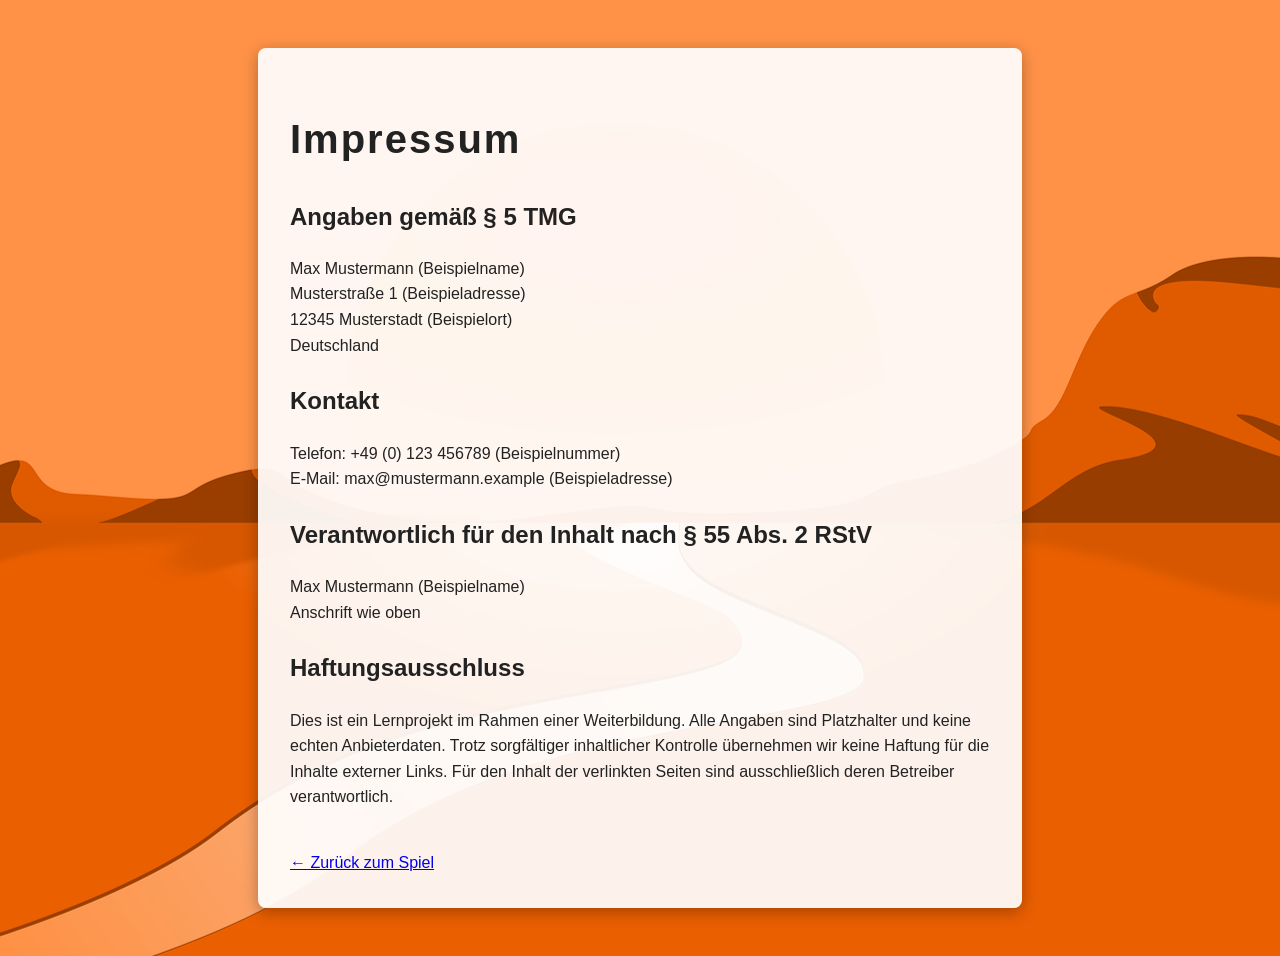
==== impressum.html @ dcfdb7f0 "add Impressum page and footer link" ====
<!DOCTYPE html>
<html lang="en">

<head>
    <meta charset="UTF-8">
    <meta name="viewport" content="width=device-width, initial-scale=1.0">
    <title>Impressum - El Pollo Loco</title>
    <link rel="stylesheet" href="style.css">
    <style>
        @font-face {
            font-family: 'zabars';
            src: url('fonts/zabars.ttf') format('truetype');
        }

        body {
            background-image: url(images/desert.png);
            background-position: center;
            font-family: 'zabars', Arial, Helvetica, sans-serif;
            color: #222;
            line-height: 1.6;
        }

        .impressum-box {
            max-width: 700px;
            margin: 40px auto;
            padding: 32px;
            background-color: rgba(255, 255, 255, 0.92);
            border-radius: 8px;
            box-shadow: 0 4px 16px rgba(0, 0, 0, 0.3);
        }

        .impressum-box h1 {
            font-size: 40px;
            letter-spacing: 2px;
        }

        .impressum-box h2 {
            font-size: 24px;
            margin-top: 24px;
        }

        .back-link {
            display: inline-block;
            margin-top: 24px;
        }
    </style>
</head>

<body>
    <div class="impressum-box">
        <h1>Impressum</h1>

        <h2>Angaben gem&auml;&szlig; &sect; 5 TMG</h2>
        <p>
            Max Mustermann (Beispielname)<br>
            Musterstra&szlig;e 1 (Beispieladresse)<br>
            12345 Musterstadt (Beispielort)<br>
            Deutschland
        </p>

        <h2>Kontakt</h2>
        <p>
            Telefon: +49 (0) 123 456789 (Beispielnummer)<br>
            E-Mail: max@mustermann.example (Beispieladresse)
        </p>

        <h2>Verantwortlich f&uuml;r den Inhalt nach &sect; 55 Abs. 2 RStV</h2>
        <p>
            Max Mustermann (Beispielname)<br>
            Anschrift wie oben
        </p>

        <h2>Haftungsausschluss</h2>
        <p>
            Dies ist ein Lernprojekt im Rahmen einer Weiterbildung. Alle Angaben sind
            Platzhalter und keine echten Anbieterdaten. Trotz sorgf&auml;ltiger
            inhaltlicher Kontrolle &uuml;bernehmen wir keine Haftung f&uuml;r die Inhalte
            externer Links. F&uuml;r den Inhalt der verlinkten Seiten sind
            ausschlie&szlig;lich deren Betreiber verantwortlich.
        </p>

        <a class="back-link" href="index.html">&larr; Zur&uuml;ck zum Spiel</a>
    </div>
</body>

</html>
---- style.css ----
body {
    display: flex;
    flex-direction: column;
    align-items: center;
}

canvas {
    background-color: black;
    display: block;
}

#canvas-container {
    position: relative;
    width: 720px;
    max-width: 100%;
}

#start-screen {
    position: absolute;
    top: 0;
    left: 0;
    width: 100%;
    height: 100%;
    background-image: url('images/9_intro_outro_screens/start/startscreen_1.png');
    background-size: 100% 100%;
    background-position: center;
}

#start {
    cursor: pointer;
    font-family: 'zabars', Arial, Helvetica, sans-serif;
    font-size: 24px;
    padding: 8px 32px;
    margin: 8px;
}

#touch-controls {
    display: none;
    justify-content: center;
    gap: 16px;
    margin-top: 12px;
}

footer {
    margin-top: 16px;
    padding: 8px;
}

footer a {
    color: #fff;
    text-shadow: 1px 1px 4px rgba(0, 0, 0, 0.6);
    font-size: 18px;
}

.touch-btn {
    width: 64px;
    height: 64px;
    font-size: 28px;
    border-radius: 50%;
    border: 2px solid #000;
    background-color: rgba(255, 255, 255, 0.7);
    cursor: pointer;
    touch-action: none;
    user-select: none;
    -webkit-user-select: none;
    -webkit-touch-callout: none;
}

@media only screen and (pointer: coarse), only screen and (max-width: 720px) {
    #touch-controls {
        display: flex;
    }
}

#rotate-overlay {
    display: none;
}

@media only screen and (orientation: portrait) and (max-width: 720px) {
    #rotate-overlay {
        display: flex;
        flex-direction: column;
        align-items: center;
        justify-content: center;
        position: fixed;
        top: 0;
        left: 0;
        width: 100%;
        height: 100%;
        background-color: rgba(0, 0, 0, 0.9);
        color: #fff;
        font-size: 24px;
        text-align: center;
        padding: 24px;
        box-sizing: border-box;
        z-index: 1000;
    }

    .rotate-icon {
        font-size: 64px;
        margin-bottom: 16px;
    }
}

@media only screen and (max-width: 720px) {
    canvas {
        width: 100%;
    }   
}

@media only screen and (max-height: 480px) {
    canvas {
        height: 100vh;
    }   
}
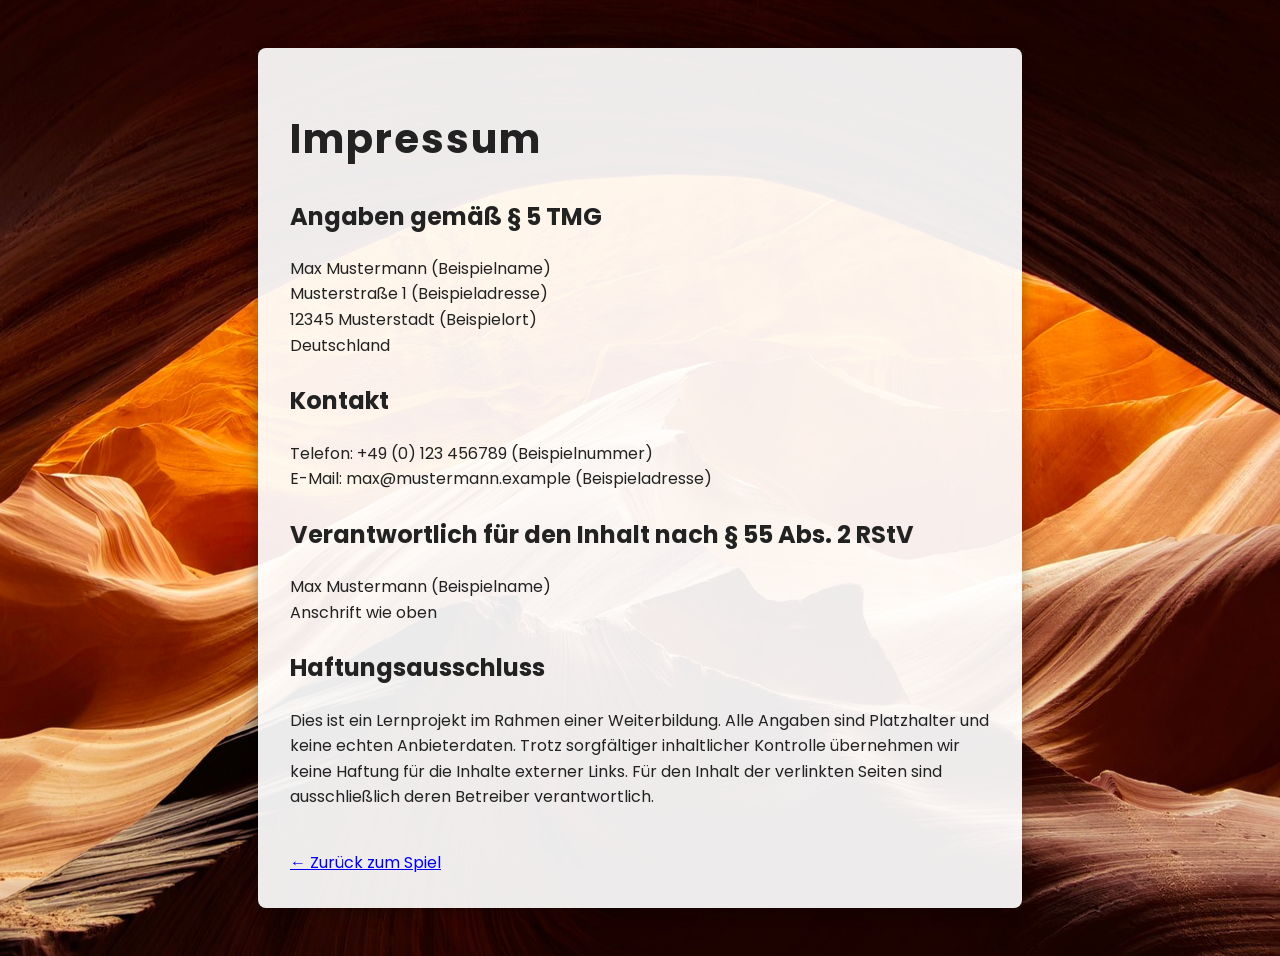
==== commit 0e98669f: "style: update font and background image" ====
--- a/impressum.html
+++ b/impressum.html
@@ -8,14 +8,21 @@
     <link rel="stylesheet" href="style.css">
     <style>
         @font-face {
-            font-family: 'zabars';
-            src: url('fonts/zabars.ttf') format('truetype');
+            font-family: 'Poppins';
+            src: url('fonts/poppins-regular.ttf') format('truetype');
+            font-weight: 400;
+        }
+
+        @font-face {
+            font-family: 'Poppins';
+            src: url('fonts/poppins-700.ttf') format('truetype');
+            font-weight: 700;
         }
 
         body {
             background-image: url(images/desert.png);
             background-position: center;
-            font-family: 'zabars', Arial, Helvetica, sans-serif;
+            font-family: 'Poppins', Arial, Helvetica, sans-serif;
             color: #222;
             line-height: 1.6;
         }
--- a/style.css
+++ b/style.css
@@ -28,7 +28,7 @@
 
 #start {
     cursor: pointer;
-    font-family: 'zabars', Arial, Helvetica, sans-serif;
+    font-family: 'Poppins', Arial, Helvetica, sans-serif;
     font-size: 24px;
     padding: 8px 32px;
     margin: 8px;
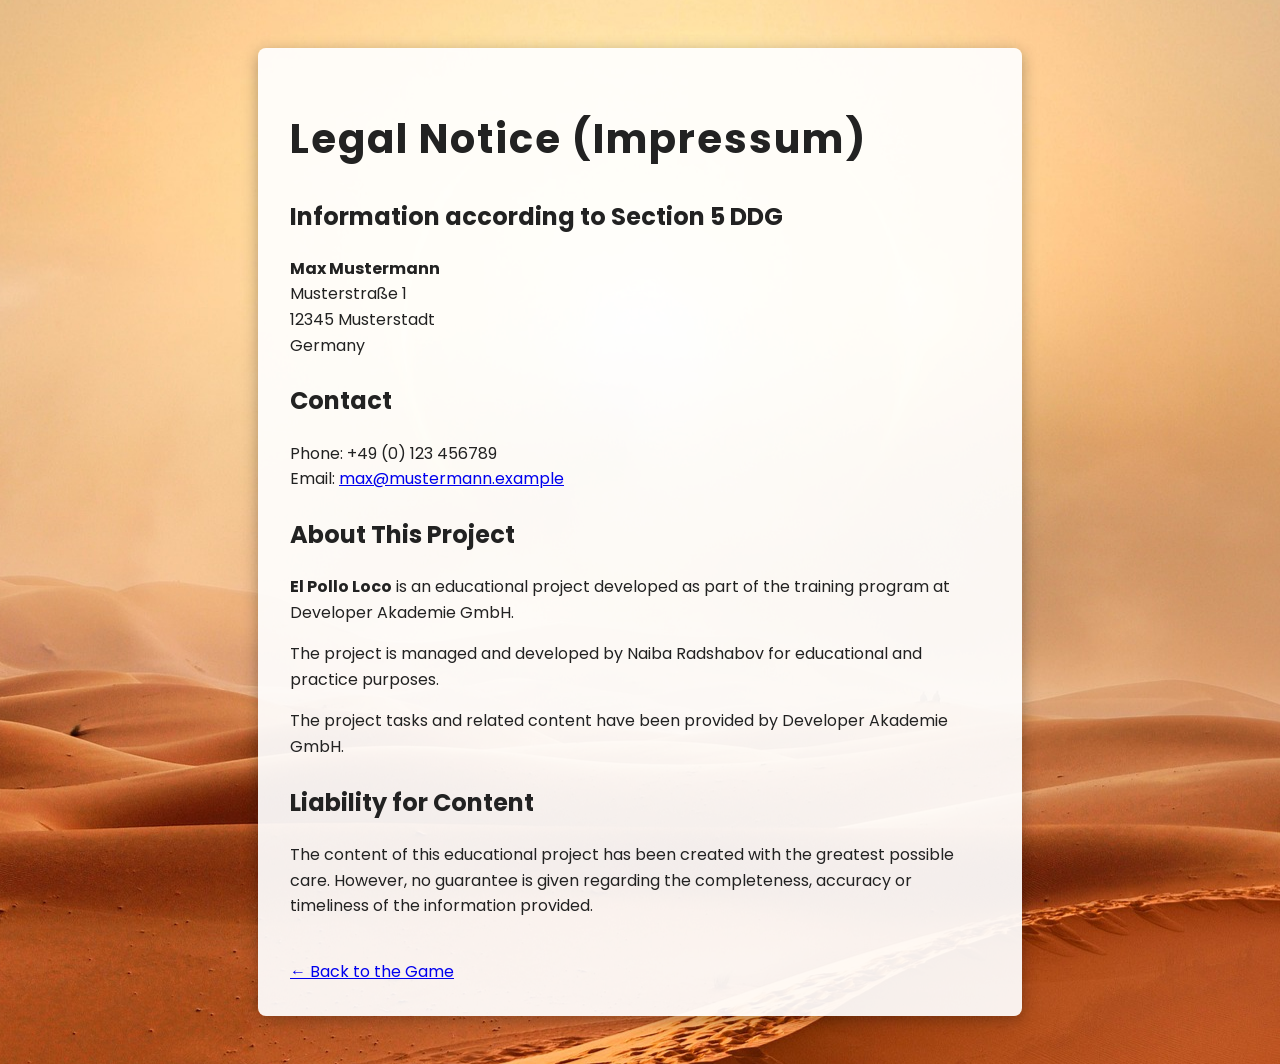
==== commit cd8726aa: "docs: update Impressum content in English" ====
--- a/impressum.html
+++ b/impressum.html
@@ -55,38 +55,39 @@
 
 <body>
     <div class="impressum-box">
-        <h1>Impressum</h1>
+        <h1>Legal Notice (Impressum)</h1>
 
-        <h2>Angaben gem&auml;&szlig; &sect; 5 TMG</h2>
+        <h2>Information according to Section 5 DDG</h2>
         <p>
-            Max Mustermann (Beispielname)<br>
-            Musterstra&szlig;e 1 (Beispieladresse)<br>
-            12345 Musterstadt (Beispielort)<br>
-            Deutschland
+            <strong>Max Mustermann</strong><br>
+            Musterstra&szlig;e 1<br>
+            12345 Musterstadt<br>
+            Germany
         </p>
 
-        <h2>Kontakt</h2>
+        <h2>Contact</h2>
         <p>
-            Telefon: +49 (0) 123 456789 (Beispielnummer)<br>
-            E-Mail: max@mustermann.example (Beispieladresse)
+            Phone: +49 (0) 123 456789<br>
+            Email: <a href="mailto:max@mustermann.example">max@mustermann.example</a>
         </p>
 
-        <h2>Verantwortlich f&uuml;r den Inhalt nach &sect; 55 Abs. 2 RStV</h2>
+        <h2>About This Project</h2>
         <p>
-            Max Mustermann (Beispielname)<br>
-            Anschrift wie oben
+            <strong>El Pollo Loco</strong> is an educational project developed as part of the training program at Developer Akademie GmbH.
+        </p>
+        <p>
+            The project is managed and developed by Naiba Radshabov for educational and practice purposes.
+        </p>
+        <p>
+            The project tasks and related content have been provided by Developer Akademie GmbH.
         </p>
 
-        <h2>Haftungsausschluss</h2>
+        <h2>Liability for Content</h2>
         <p>
-            Dies ist ein Lernprojekt im Rahmen einer Weiterbildung. Alle Angaben sind
-            Platzhalter und keine echten Anbieterdaten. Trotz sorgf&auml;ltiger
-            inhaltlicher Kontrolle &uuml;bernehmen wir keine Haftung f&uuml;r die Inhalte
-            externer Links. F&uuml;r den Inhalt der verlinkten Seiten sind
-            ausschlie&szlig;lich deren Betreiber verantwortlich.
+            The content of this educational project has been created with the greatest possible care. However, no guarantee is given regarding the completeness, accuracy or timeliness of the information provided.
         </p>
 
-        <a class="back-link" href="index.html">&larr; Zur&uuml;ck zum Spiel</a>
+        <a class="back-link" href="index.html">&larr; Back to the Game</a>
     </div>
 </body>
 
--- a/style.css
+++ b/style.css
@@ -13,6 +13,24 @@
     position: relative;
     width: 720px;
     max-width: 100%;
+}
+
+#canvas-container:fullscreen {
+    width: 100%;
+    height: 100%;
+    background-color: #000;
+    display: flex;
+    align-items: center;
+    justify-content: center;
+}
+
+#canvas-container:fullscreen canvas {
+    width: auto;
+    height: 100%;
+    max-width: 100%;
+    max-height: 100%;
+    aspect-ratio: 720 / 480;
+    object-fit: contain;
 }
 
 #start-screen {
@@ -26,12 +44,208 @@
     background-position: center;
 }
 
-#start {
+.ui-btn {
+    display: inline-flex;
+    align-items: center;
+    justify-content: center;
+    width: 52px;
+    height: 52px;
+    border-radius: 50%;
+    border: 3px solid #7a3b12;
+    background: radial-gradient(circle at 30% 30%, #ffb74d 0%, #f57c00 70%, #e65100 100%);
+    color: #fff;
+    font-size: 24px;
+    line-height: 1;
     cursor: pointer;
+    box-shadow: 0 4px 8px rgba(0, 0, 0, 0.35), inset 0 2px 3px rgba(255, 255, 255, 0.4);
+    text-decoration: none;
+    user-select: none;
+    -webkit-user-select: none;
+    transition: transform 0.12s ease, box-shadow 0.12s ease, filter 0.12s ease;
+    box-sizing: border-box;
+    padding: 0;
+}
+
+.ui-btn:hover {
+    transform: scale(1.1);
+    filter: brightness(1.1);
+    box-shadow: 0 6px 14px rgba(0, 0, 0, 0.4), inset 0 2px 3px rgba(255, 255, 255, 0.5);
+}
+
+.ui-btn:active {
+    transform: scale(0.96);
+    box-shadow: 0 2px 4px rgba(0, 0, 0, 0.35), inset 0 2px 6px rgba(0, 0, 0, 0.25);
+}
+
+.corner-btn {
+    position: absolute;
+    z-index: 5;
+}
+
+.top-left {
+    top: 14px;
+    left: 14px;
+}
+
+.top-right {
+    top: 14px;
+    right: 14px;
+}
+
+.bottom-left {
+    bottom: 14px;
+    left: 14px;
+}
+
+.bottom-right {
+    bottom: 14px;
+    right: 14px;
+}
+
+.play-btn {
+    position: absolute;
+    top: 14px;
+    left: 50%;
+    transform: translateX(-50%);
+    width: 96px;
+    height: 96px;
+    font-size: 44px;
+    z-index: 6;
+    border-width: 4px;
+}
+
+.play-btn:hover {
+    transform: translateX(-50%) scale(1.08);
+}
+
+.play-btn:active {
+    transform: translateX(-50%) scale(0.95);
+}
+
+#instructions-overlay {
+    display: none;
+    position: fixed;
+    top: 0;
+    left: 0;
+    width: 100%;
+    height: 100%;
+    background-color: rgba(0, 0, 0, 0.75);
+    align-items: center;
+    justify-content: center;
+    z-index: 900;
+    padding: 16px;
+    box-sizing: border-box;
+    overflow-y: auto;
+}
+
+#instructions-overlay.open {
+    display: flex;
+}
+
+.instructions-dialog {
+    position: relative;
+    max-width: 560px;
+    width: 100%;
+    max-height: calc(100vh - 32px);
+    overflow-y: auto;
+    margin: auto;
+    background: linear-gradient(160deg, #fff3e0 0%, #ffe0b2 100%);
+    border: 4px solid #a3521f;
+    border-radius: 12px;
+    box-shadow: 0 10px 40px rgba(0, 0, 0, 0.5);
+    padding: 32px 28px;
     font-family: 'Poppins', Arial, Helvetica, sans-serif;
-    font-size: 24px;
-    padding: 8px 32px;
-    margin: 8px;
+    color: #4e2a0e;
+}
+
+.instructions-dialog h2 {
+    margin: 0 0 12px;
+    font-size: 32px;
+    font-weight: 700;
+    color: #a3521f;
+    text-align: center;
+    letter-spacing: 1px;
+}
+
+.instructions-goal {
+    font-size: 15px;
+    text-align: center;
+    margin: 0 0 20px;
+}
+
+.instructions-grid {
+    display: grid;
+    grid-template-columns: 1fr 1fr;
+    gap: 14px 24px;
+    margin-bottom: 20px;
+}
+
+.instruction-item {
+    display: flex;
+    align-items: center;
+    gap: 12px;
+}
+
+.key {
+    display: inline-flex;
+    align-items: center;
+    justify-content: center;
+    min-width: 44px;
+    height: 44px;
+    padding: 0 10px;
+    background: linear-gradient(180deg, #ffffff 0%, #e0e0e0 100%);
+    border: 2px solid #5d4037;
+    border-bottom-width: 5px;
+    border-radius: 8px;
+    font-weight: 700;
+    font-size: 18px;
+    color: #3e2723;
+    box-shadow: 0 2px 4px rgba(0, 0, 0, 0.25);
+    box-sizing: border-box;
+}
+
+.key-wide {
+    min-width: 76px;
+    font-size: 15px;
+}
+
+.key-label {
+    font-size: 15px;
+    font-weight: 600;
+}
+
+.instructions-tips {
+    margin: 0;
+    padding-left: 20px;
+    font-size: 14px;
+    line-height: 1.7;
+}
+
+.instructions-close {
+    position: absolute;
+    top: 8px;
+    right: 12px;
+    background: none;
+    border: none;
+    font-size: 32px;
+    line-height: 1;
+    color: #a3521f;
+    cursor: pointer;
+    padding: 4px;
+}
+
+@media only screen and (max-width: 560px) {
+    .instructions-grid {
+        grid-template-columns: 1fr;
+    }
+
+    .instructions-dialog {
+        padding: 24px 18px;
+    }
+
+    .instructions-dialog h2 {
+        font-size: 26px;
+    }
 }
 
 #touch-controls {
@@ -39,17 +253,6 @@
     justify-content: center;
     gap: 16px;
     margin-top: 12px;
-}
-
-footer {
-    margin-top: 16px;
-    padding: 8px;
-}
-
-footer a {
-    color: #fff;
-    text-shadow: 1px 1px 4px rgba(0, 0, 0, 0.6);
-    font-size: 18px;
 }
 
 .touch-btn {
@@ -105,11 +308,11 @@
 @media only screen and (max-width: 720px) {
     canvas {
         width: 100%;
-    }   
+    }
 }
 
 @media only screen and (max-height: 480px) {
     canvas {
         height: 100vh;
-    }   
-}
+    }
+}
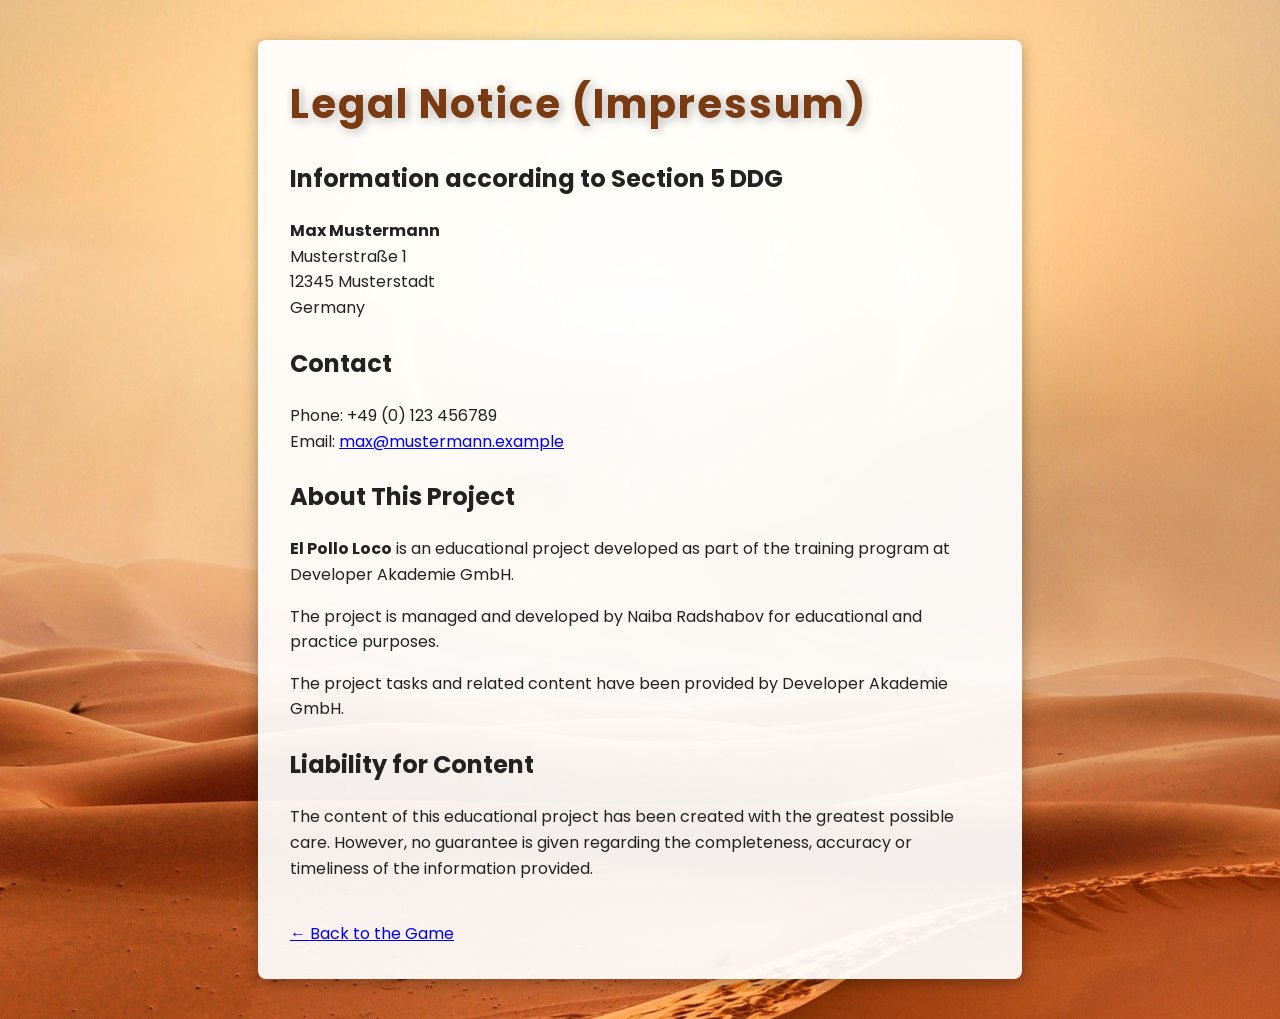
==== commit a7fc93fa: "refactor: finalize project structure and improve code quality - Renamed models/ to classes/ and reor" ====
--- a/impressum.html
+++ b/impressum.html
@@ -5,55 +5,11 @@
     <meta charset="UTF-8">
     <meta name="viewport" content="width=device-width, initial-scale=1.0">
     <title>Impressum - El Pollo Loco</title>
+    <link rel="icon" type="image/png" href="images/favicon.png">
     <link rel="stylesheet" href="style.css">
-    <style>
-        @font-face {
-            font-family: 'Poppins';
-            src: url('fonts/poppins-regular.ttf') format('truetype');
-            font-weight: 400;
-        }
-
-        @font-face {
-            font-family: 'Poppins';
-            src: url('fonts/poppins-700.ttf') format('truetype');
-            font-weight: 700;
-        }
-
-        body {
-            background-image: url(images/desert.png);
-            background-position: center;
-            font-family: 'Poppins', Arial, Helvetica, sans-serif;
-            color: #222;
-            line-height: 1.6;
-        }
-
-        .impressum-box {
-            max-width: 700px;
-            margin: 40px auto;
-            padding: 32px;
-            background-color: rgba(255, 255, 255, 0.92);
-            border-radius: 8px;
-            box-shadow: 0 4px 16px rgba(0, 0, 0, 0.3);
-        }
-
-        .impressum-box h1 {
-            font-size: 40px;
-            letter-spacing: 2px;
-        }
-
-        .impressum-box h2 {
-            font-size: 24px;
-            margin-top: 24px;
-        }
-
-        .back-link {
-            display: inline-block;
-            margin-top: 24px;
-        }
-    </style>
 </head>
 
-<body>
+<body class="impressum-page">
     <div class="impressum-box">
         <h1>Legal Notice (Impressum)</h1>
 
--- a/style.css
+++ b/style.css
@@ -1,12 +1,48 @@
+@font-face {
+    font-family: 'Poppins';
+    src: url('fonts/poppins-regular.ttf') format('truetype');
+    font-weight: 400;
+}
+
+@font-face {
+    font-family: 'Poppins';
+    src: url('fonts/poppins-700.ttf') format('truetype');
+    font-weight: 700;
+}
+
 body {
     display: flex;
     flex-direction: column;
     align-items: center;
+    justify-content: center;
+    min-height: 100vh;
+    background-image: url(images/desert.png);
+    background-position: center;
+    font-family: 'Poppins', Arial, Helvetica, sans-serif;
+    overflow: hidden;
+}
+
+h1 {
+    font-size: 120px;
+    letter-spacing: 4px;
+    font-family: 'Poppins', Arial, Helvetica, sans-serif;
+    font-weight: 700;
+    color: #7a3b12;
+    margin: 0 0 24px;
+    text-shadow: 0 2px 6px rgba(255, 255, 255, 0.6), 2px 2px 10px rgba(0, 0, 0, 0.35);
 }
 
 canvas {
     background-color: black;
     display: block;
+    border: 1px solid black;
+}
+
+button,
+a[href],
+.ui-btn,
+.touch-btn {
+    cursor: pointer;
 }
 
 #canvas-container {
@@ -31,6 +67,51 @@
     max-height: 100%;
     aspect-ratio: 720 / 480;
     object-fit: contain;
+}
+
+#endscreen-buttons {
+    display: flex;
+    gap: 16px;
+    justify-content: center;
+    margin: 0 0 16px;
+}
+
+#restart,
+#home {
+    margin: 0;
+    padding: 12px 32px;
+    font-family: 'Poppins', Arial, Helvetica, sans-serif;
+    font-size: 20px;
+    font-weight: 700;
+    letter-spacing: 1px;
+    text-transform: uppercase;
+    color: #fff;
+    background: radial-gradient(circle at 30% 30%, #ffb74d 0%, #f57c00 70%, #e65100 100%);
+    border: 3px solid #7a3b12;
+    border-radius: 50px;
+    cursor: pointer;
+    box-shadow: 0 4px 8px rgba(0, 0, 0, 0.35), inset 0 2px 3px rgba(255, 255, 255, 0.4);
+    transition: transform 0.12s ease, box-shadow 0.12s ease, filter 0.12s ease;
+    user-select: none;
+    -webkit-user-select: none;
+}
+
+#restart:hover {
+    transform: scale(1.06);
+    filter: brightness(1.1);
+    box-shadow: 0 6px 14px rgba(0, 0, 0, 0.4), inset 0 2px 3px rgba(255, 255, 255, 0.5);
+}
+
+#restart:active {
+    transform: scale(0.96);
+    box-shadow: 0 2px 4px rgba(0, 0, 0, 0.35), inset 0 2px 6px rgba(0, 0, 0, 0.25);
+}
+
+.restart-icon {
+    display: inline-block;
+    margin-right: 10px;
+    font-size: 22px;
+    vertical-align: -2px;
 }
 
 #start-screen {
@@ -214,6 +295,15 @@
     font-weight: 600;
 }
 
+.instructions-touch {
+    font-size: 14px;
+    text-align: center;
+    margin: 0 0 16px;
+    padding: 10px 12px;
+    background-color: rgba(163, 82, 31, 0.1);
+    border-radius: 8px;
+}
+
 .instructions-tips {
     margin: 0;
     padding-left: 20px;
@@ -273,6 +363,37 @@
     #touch-controls {
         display: flex;
     }
+}
+
+body.impressum-page {
+    display: block;
+    overflow: auto;
+    color: #222;
+    line-height: 1.6;
+}
+
+.impressum-box {
+    max-width: 700px;
+    margin: 40px auto;
+    padding: 32px;
+    background-color: rgba(255, 255, 255, 0.92);
+    border-radius: 8px;
+    box-shadow: 0 4px 16px rgba(0, 0, 0, 0.3);
+}
+
+.impressum-box h1 {
+    font-size: 40px;
+    letter-spacing: 2px;
+}
+
+.impressum-box h2 {
+    font-size: 24px;
+    margin-top: 24px;
+}
+
+.back-link {
+    display: inline-block;
+    margin-top: 24px;
 }
 
 #rotate-overlay {
@@ -306,13 +427,51 @@
 }
 
 @media only screen and (max-width: 720px) {
+    h1 {
+        font-size: 56px;
+        margin-bottom: 12px;
+    }
+
     canvas {
         width: 100%;
     }
+
+    #restart,
+    #home {
+        font-size: 16px;
+        padding: 10px 24px;
+    }
+
+    #endscreen-buttons {
+        margin-bottom: 10px;
+    }
+
+    .restart-icon {
+        font-size: 18px;
+    }
 }
 
 @media only screen and (max-height: 480px) {
+    h1 {
+        font-size: 48px;
+        margin-bottom: 8px;
+    }
+
     canvas {
         height: 100vh;
     }
-}
+
+    #restart,
+    #home {
+        font-size: 14px;
+        padding: 8px 20px;
+    }
+
+    #endscreen-buttons {
+        margin-bottom: 6px;
+    }
+
+    .restart-icon {
+        font-size: 16px;
+    }
+}
